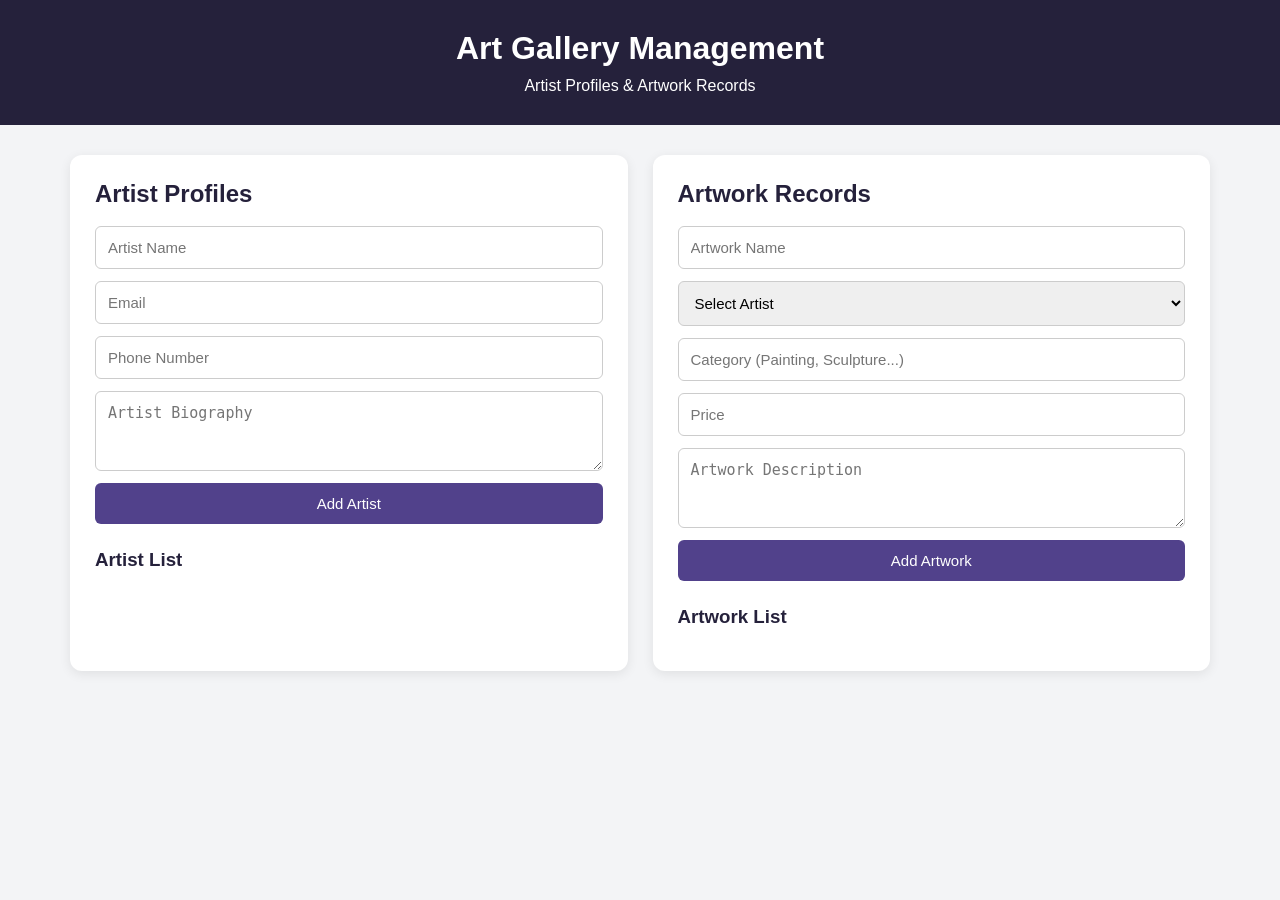
==== index.html @ cfa24299 "Initial project setup - Artist Profiles and Artwork Records" ====
<!DOCTYPE html>
<html lang="en">
<head>
    <meta charset="UTF-8">
    <meta name="viewport" content="width=device-width, initial-scale=1.0">
    <title>Art Gallery Management</title>
    <link rel="stylesheet" href="style.css">
</head>
<body>

    <header>
        <h1>Art Gallery Management</h1>
        <p>Artist Profiles & Artwork Records</p>
    </header>

    <main>
        <section class="card">
            <h2>Artist Profiles</h2>

            <form id="artistForm">
                <input type="text" id="artistName"
                    placeholder="Artist Name" required>

                <input type="email" id="artistEmail"
                    placeholder="Email" required>

                <input type="tel" id="artistPhone"
                    placeholder="Phone Number">

                <textarea id="artistBio"
                    placeholder="Artist Biography"></textarea>

                <button type="submit">Add Artist</button>
            </form>

            <h3>Artist List</h3>
            <div id="artistList"></div>
        </section>

        <section class="card">
            <h2>Artwork Records</h2>

            <form id="artworkForm">
                <input type="text" id="artworkName"
                    placeholder="Artwork Name" required>

                <select id="artworkArtist" required>
                    <option value="">Select Artist</option>
                </select>

                <input type="text" id="artworkCategory"
                    placeholder="Category (Painting, Sculpture...)">

                <input type="number" id="artworkPrice"
                    placeholder="Price" min="0" step="0.01">

                <textarea id="artworkDescription"
                    placeholder="Artwork Description"></textarea>

                <button type="submit">Add Artwork</button>
            </form>

            <h3>Artwork List</h3>
            <div id="artworkList"></div>
        </section>
    </main>

    <script src="script.js"></script>
</body>
</html>
---- style.css ----
* {
    margin: 0;
    padding: 0;
    box-sizing: border-box;
}

body {
    font-family: Arial, sans-serif;
    background: #f3f4f6;
    color: #222;
}

header {
    background: #25213b;
    color: white;
    text-align: center;
    padding: 30px;
}

header h1 {
    margin-bottom: 10px;
}

main {
    display: grid;
    grid-template-columns: repeat(2, minmax(0, 1fr));
    gap: 25px;
    padding: 30px;
    max-width: 1200px;
    margin: auto;
}

.card {
    background: white;
    padding: 25px;
    border-radius: 12px;
    box-shadow: 0 3px 12px #00000015;
}

h2, h3 {
    margin-bottom: 18px;
    color: #25213b;
}

form {
    display: flex;
    flex-direction: column;
    gap: 12px;
    margin-bottom: 25px;
}

input, textarea, select {
    width: 100%;
    padding: 12px;
    border: 1px solid #ccc;
    border-radius: 6px;
    font-size: 15px;
}

textarea {
    min-height: 80px;
    resize: vertical;
}

button {
    background: #51418b;
    color: white;
    border: none;
    padding: 12px;
    border-radius: 6px;
    cursor: pointer;
    font-size: 15px;
}

button:hover {
    background: #372b68;
}

.record {
    background: #f7f7fb;
    border: 1px solid #e2e2eb;
    padding: 15px;
    margin-bottom: 12px;
    border-radius: 8px;
    overflow-wrap: anywhere;
}

.record p {
    margin: 7px 0;
}

.record button {
    margin: 8px 5px 0 0;
    padding: 8px 12px;
}

.delete {
    background: #c0392b;
}

.delete:hover {
    background: #922b21;
}

@media (max-width: 750px) {
    main {
        grid-template-columns: 1fr;
        padding: 15px;
    }
}
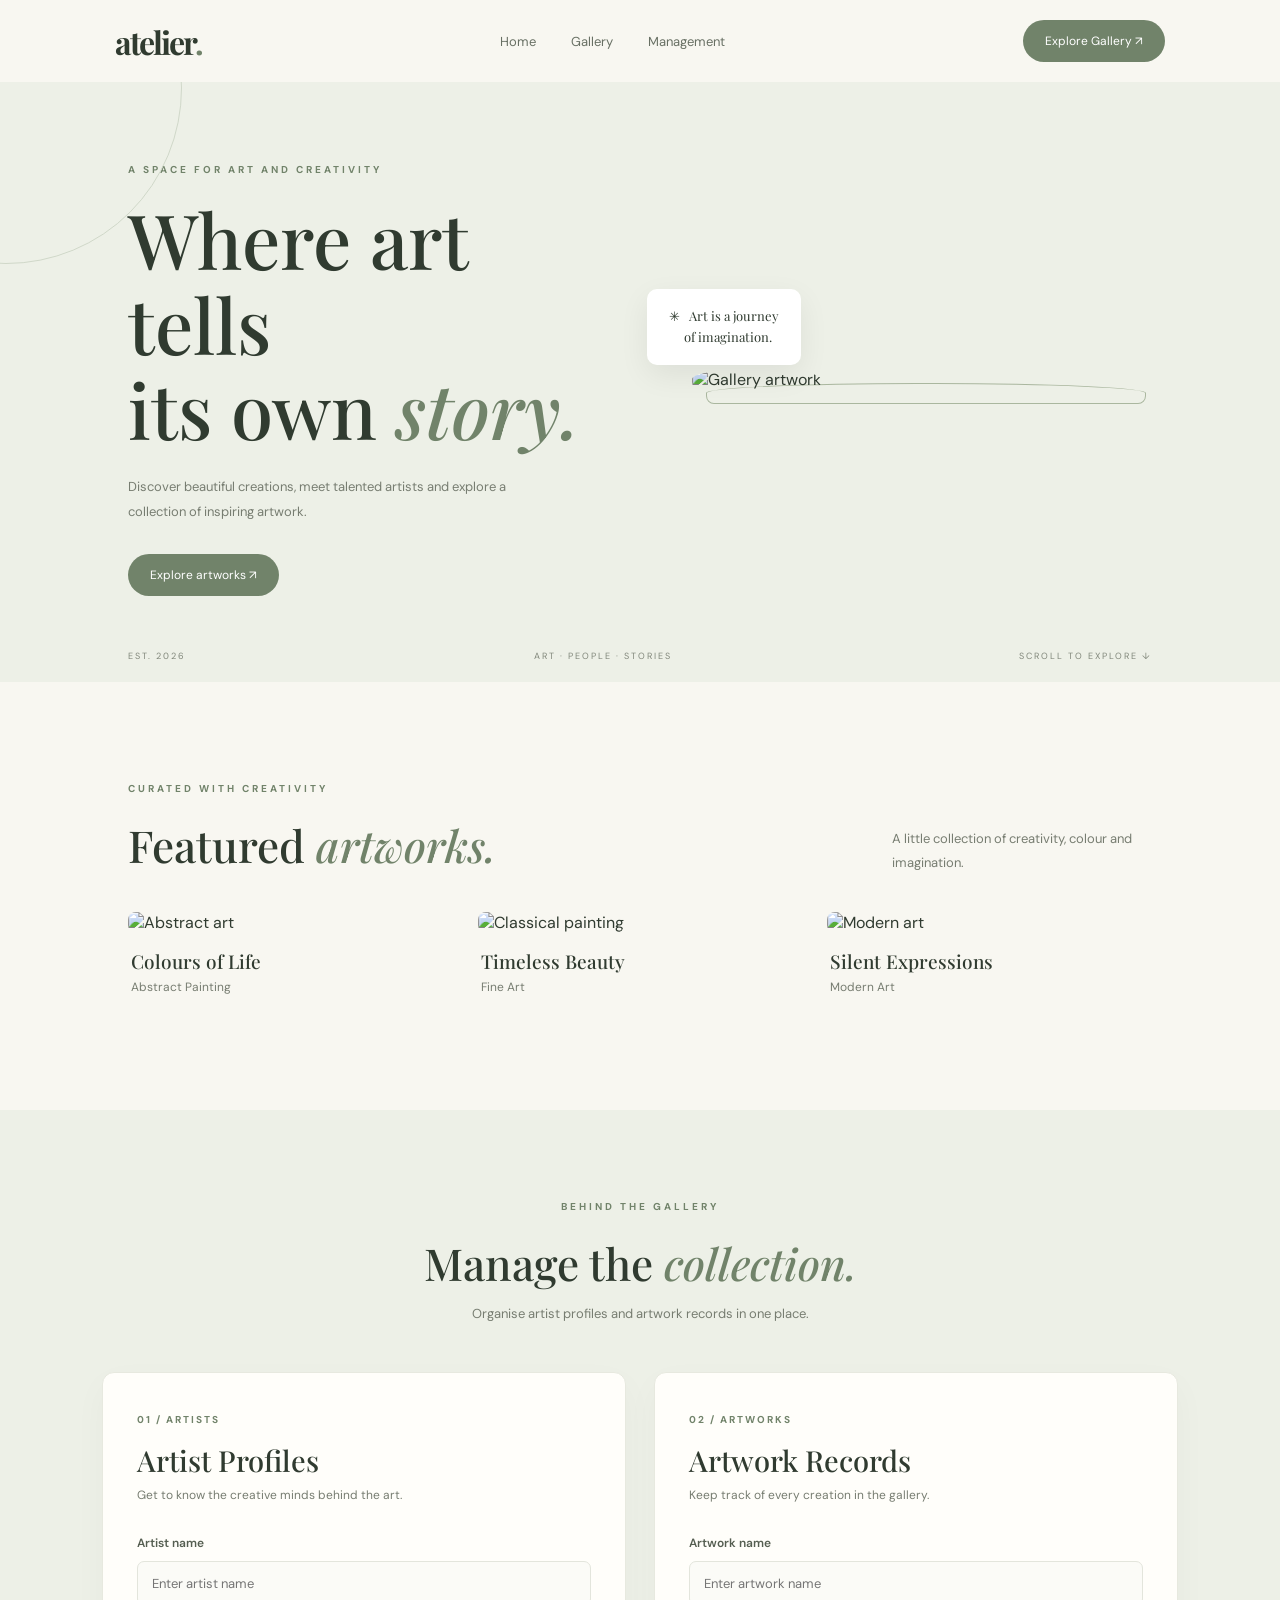
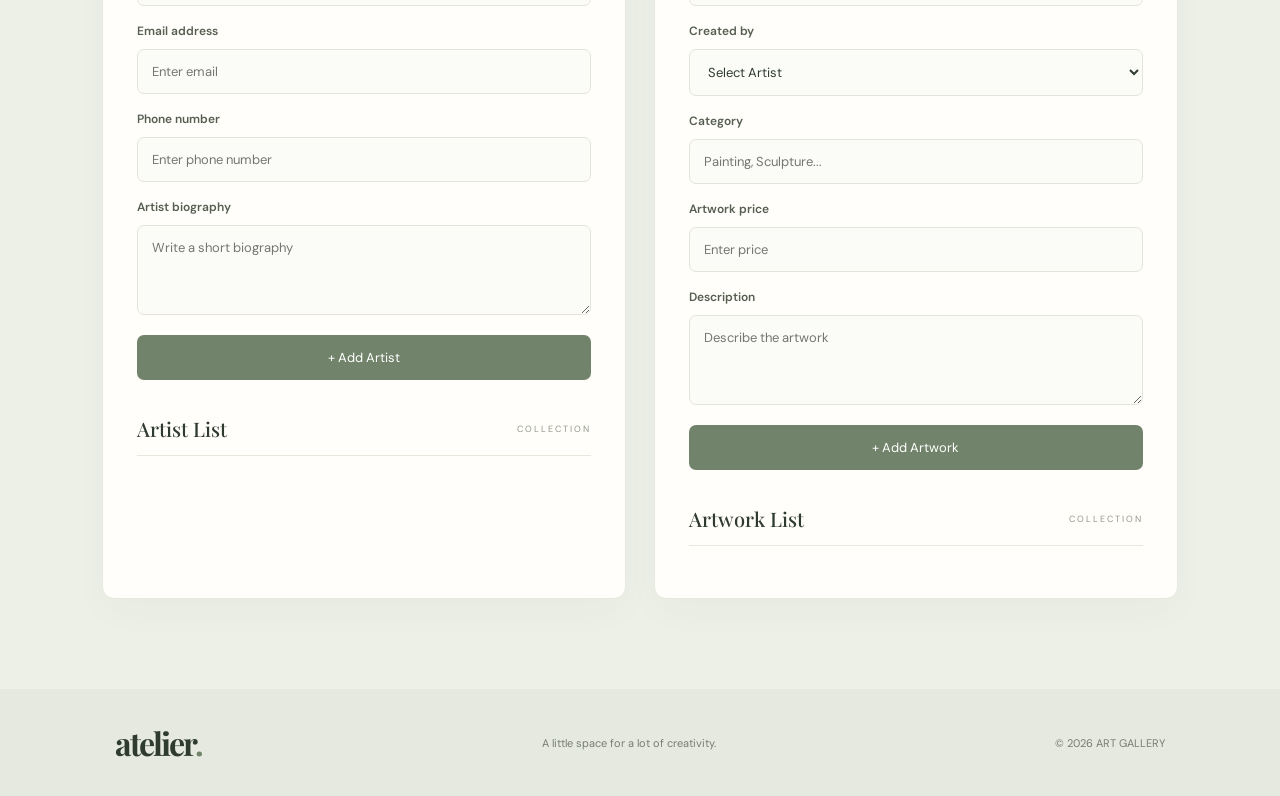
==== commit 54180221: "Complete Member 1 Artist Profiles and Artwork Records" ====
--- a/index.html
+++ b/index.html
@@ -1,71 +1,124 @@
-
-<!DOCTYPE html>
+﻿<!DOCTYPE html>
 <html lang="en">
 <head>
-    <meta charset="UTF-8">
-    <meta name="viewport" content="width=device-width, initial-scale=1.0">
-    <title>Art Gallery Management</title>
-    <link rel="stylesheet" href="style.css">
+<meta charset="UTF-8">
+<meta name="viewport" content="width=device-width, initial-scale=1.0">
+<title>Atelier | Art Gallery</title>
+<link rel="stylesheet" href="style.css">
 </head>
 <body>
 
-    <header>
-        <h1>Art Gallery Management</h1>
-        <p>Artist Profiles & Artwork Records</p>
-    </header>
+<nav class="navbar">
+    <a class="logo" href="#home">atelier<span>.</span></a>
+    <div class="nav-links">
+        <a href="#home">Home</a>
+        <a href="#featured">Gallery</a>
+        <a href="#management">Management</a>
+    </div>
+    <a class="nav-button" href="#featured">Explore Gallery ↗</a>
+</nav>
 
+<header class="hero" id="home">
+    <div class="hero-content">
+        <p class="eyebrow">A SPACE FOR ART AND CREATIVITY</p>
+        <h1>Where art tells<br>its own <em>story.</em></h1>
+        <p class="hero-description">Discover beautiful creations, meet talented artists and explore a collection of inspiring artwork.</p>
+        <a href="#featured" class="primary-button">Explore artworks ↗</a>
+    </div>
+    <div class="hero-art">
+        <img src="https://images.unsplash.com/photo-1579783902614-a3fb3927b6a5?w=1000" alt="Gallery artwork">
+        <div class="floating-note">✳ &nbsp; Art is a journey<br>&nbsp;&nbsp;&nbsp;&nbsp; of imagination.</div>
+    </div>
+    <div class="hero-bottom">
+        <span>EST. 2026</span><span>ART · PEOPLE · STORIES</span><span>SCROLL TO EXPLORE ↓</span>
+    </div>
+</header>
+
+<section class="featured" id="featured">
+    <div class="section-heading">
+        <div>
+            <p class="eyebrow">CURATED WITH CREATIVITY</p>
+            <h2>Featured <em>artworks.</em></h2>
+        </div>
+        <p class="section-description">A little collection of creativity, colour and imagination.</p>
+    </div>
+    <div class="artwork-grid">
+        <article class="artwork-card">
+            <img src="https://images.unsplash.com/photo-1577083552431-6e5fd01aa342?w=800" alt="Abstract art">
+            <div><h3>Colours of Life</h3><p>Abstract Painting</p></div>
+        </article>
+        <article class="artwork-card">
+            <img src="https://images.unsplash.com/photo-1579783900882-c0d3dad7b119?w=800" alt="Classical painting">
+            <div><h3>Timeless Beauty</h3><p>Fine Art</p></div>
+        </article>
+        <article class="artwork-card">
+            <img src="https://images.unsplash.com/photo-1541961017774-22349e4a1262?w=800" alt="Modern art">
+            <div><h3>Silent Expressions</h3><p>Modern Art</p></div>
+        </article>
+    </div>
+</section>
+
+<section class="management" id="management">
+    <div class="management-heading">
+        <p class="eyebrow">BEHIND THE GALLERY</p>
+        <h2>Manage the <em>collection.</em></h2>
+        <p>Organise artist profiles and artwork records in one place.</p>
+    </div>
     <main>
         <section class="card">
-            <h2>Artist Profiles</h2>
-
+            <div class="card-heading">
+                <span class="card-number">01 / ARTISTS</span>
+                <h2>Artist Profiles</h2>
+                <p>Get to know the creative minds behind the art.</p>
+            </div>
             <form id="artistForm">
-                <input type="text" id="artistName"
-                    placeholder="Artist Name" required>
-
-                <input type="email" id="artistEmail"
-                    placeholder="Email" required>
-
-                <input type="tel" id="artistPhone"
-                    placeholder="Phone Number">
-
-                <textarea id="artistBio"
-                    placeholder="Artist Biography"></textarea>
-
-                <button type="submit">Add Artist</button>
+                <label for="artistName">Artist name</label>
+                <input type="text" id="artistName" placeholder="Enter artist name" required>
+                <label for="artistEmail">Email address</label>
+                <input type="email" id="artistEmail" placeholder="Enter email" required>
+                <label for="artistPhone">Phone number</label>
+                <input type="tel" id="artistPhone" placeholder="Enter phone number">
+                <label for="artistBio">Artist biography</label>
+                <textarea id="artistBio" placeholder="Write a short biography"></textarea>
+                <button type="submit">+ Add Artist</button>
             </form>
-
-            <h3>Artist List</h3>
+            <div class="list-heading"><h3>Artist List</h3><span>COLLECTION</span></div>
             <div id="artistList"></div>
         </section>
 
         <section class="card">
-            <h2>Artwork Records</h2>
-
+            <div class="card-heading">
+                <span class="card-number">02 / ARTWORKS</span>
+                <h2>Artwork Records</h2>
+                <p>Keep track of every creation in the gallery.</p>
+            </div>
             <form id="artworkForm">
-                <input type="text" id="artworkName"
-                    placeholder="Artwork Name" required>
-
+                <label for="artworkName">Artwork name</label>
+                <input type="text" id="artworkName" placeholder="Enter artwork name" required>
+                <label for="artworkArtist">Created by</label>
                 <select id="artworkArtist" required>
                     <option value="">Select Artist</option>
                 </select>
-
-                <input type="text" id="artworkCategory"
-                    placeholder="Category (Painting, Sculpture...)">
-
-                <input type="number" id="artworkPrice"
-                    placeholder="Price" min="0" step="0.01">
-
-                <textarea id="artworkDescription"
-                    placeholder="Artwork Description"></textarea>
-
-                <button type="submit">Add Artwork</button>
+                <label for="artworkCategory">Category</label>
+                <input type="text" id="artworkCategory" placeholder="Painting, Sculpture...">
+                <label for="artworkPrice">Artwork price</label>
+                <input type="number" id="artworkPrice" placeholder="Enter price" min="0" step="0.01">
+                <label for="artworkDescription">Description</label>
+                <textarea id="artworkDescription" placeholder="Describe the artwork"></textarea>
+                <button type="submit">+ Add Artwork</button>
             </form>
-
-            <h3>Artwork List</h3>
+            <div class="list-heading"><h3>Artwork List</h3><span>COLLECTION</span></div>
             <div id="artworkList"></div>
         </section>
     </main>
+</section>
 
-    <script src="script.js"></script>
+<footer>
+    <a class="logo" href="#home">atelier<span>.</span></a>
+    <p>A little space for a lot of creativity.</p>
+    <span>© 2026 ART GALLERY</span>
+</footer>
+
+<script src="script.js"></script>
 </body>
 </html>
--- a/style.css
+++ b/style.css
@@ -1,111 +1,308 @@
-
-* {
-    margin: 0;
-    padding: 0;
-    box-sizing: border-box;
-}
+﻿@import url('https://fonts.googleapis.com/css2?family=DM+Sans:wght@400;500;600;700&family=Playfair+Display:ital,wght@0,500;0,600;0,700;1,500&display=swap');
+
+:root {
+    --cream: #f8f7f1;
+    --green: #71836a;
+    --dark: #303b30;
+    --sage: #e9ede3;
+    --muted: #777d71;
+    --white: #fffefa;
+}
+
+* { margin: 0; padding: 0; box-sizing: border-box; scroll-behavior: smooth; }
 
 body {
-    font-family: Arial, sans-serif;
-    background: #f3f4f6;
-    color: #222;
-}
-
-header {
-    background: #25213b;
+    font-family: 'DM Sans', sans-serif;
+    background: var(--cream);
+    color: var(--dark);
+}
+
+a { text-decoration: none; color: inherit; }
+
+.navbar {
+    height: 82px;
+    padding: 0 9%;
+    display: flex;
+    align-items: center;
+    justify-content: space-between;
+}
+
+.logo {
+    font-family: 'Playfair Display', serif;
+    font-size: 32px;
+    font-weight: 700;
+    letter-spacing: -2px;
+}
+
+.logo span { color: var(--green); }
+
+.nav-links { display: flex; gap: 35px; font-size: 13px; color: #687064; }
+.nav-links a:hover { color: var(--green); }
+
+.nav-button, .primary-button {
+    display: inline-block;
+    background: var(--green);
     color: white;
-    text-align: center;
-    padding: 30px;
-}
-
-header h1 {
-    margin-bottom: 10px;
-}
+    padding: 13px 22px;
+    border-radius: 30px;
+    font-size: 12px;
+    transition: .3s;
+}
+
+.nav-button:hover, .primary-button:hover, button:hover {
+    background: var(--dark);
+    transform: translateY(-3px);
+}
+
+.hero {
+    min-height: 600px;
+    padding: 70px 10% 75px;
+    display: grid;
+    grid-template-columns: 1fr 1fr;
+    align-items: center;
+    gap: 65px;
+    position: relative;
+    overflow: hidden;
+    background: #edf0e7;
+}
+
+.hero:before {
+    content: "";
+    position: absolute;
+    width: 350px;
+    height: 350px;
+    border: 1px solid #d0d8c9;
+    border-radius: 50%;
+    left: -170px;
+    top: -170px;
+}
+
+.eyebrow {
+    color: var(--green);
+    letter-spacing: 3px;
+    font-size: 10px;
+    font-weight: 700;
+    margin-bottom: 20px;
+}
+
+.hero h1 {
+    font-family: 'Playfair Display', serif;
+    font-size: clamp(48px, 6vw, 76px);
+    font-weight: 500;
+    line-height: 1.12;
+}
+
+em { color: var(--green); font-weight: 500; }
+
+.hero-description {
+    max-width: 390px;
+    line-height: 1.9;
+    color: var(--muted);
+    font-size: 13px;
+    margin: 24px 0 30px;
+}
+
+.hero-art { position: relative; max-width: 440px; width: 100%; justify-self: center; }
+
+.hero-art:before {
+    content: "";
+    position: absolute;
+    inset: 14px -14px -14px 14px;
+    border: 1px solid #aab79f;
+    border-radius: 48% 48% 8px 8px;
+}
+
+.hero-art img {
+    width: 100%;
+    height: 390px;
+    object-fit: cover;
+    border-radius: 48% 48% 8px 8px;
+    position: relative;
+    animation: rise 1s ease both;
+}
+
+.floating-note {
+    position: absolute;
+    bottom: 25px;
+    left: -45px;
+    z-index: 2;
+    background: white;
+    padding: 17px 22px;
+    border-radius: 10px;
+    box-shadow: 0 10px 30px #00000012;
+    font-family: 'Playfair Display', serif;
+    font-size: 13px;
+    line-height: 1.6;
+}
+
+.hero-bottom {
+    position: absolute;
+    bottom: 20px;
+    left: 10%;
+    right: 10%;
+    display: flex;
+    justify-content: space-between;
+    color: #81877b;
+    font-size: 9px;
+    letter-spacing: 2px;
+}
+
+.featured { padding: 100px 10%; }
+
+.section-heading {
+    display: flex;
+    align-items: end;
+    justify-content: space-between;
+    margin-bottom: 38px;
+}
+
+.section-heading h2, .management-heading h2 {
+    font-family: 'Playfair Display', serif;
+    font-size: 44px;
+    font-weight: 500;
+}
+
+.section-description { max-width: 260px; color: var(--muted); line-height: 1.8; font-size: 13px; }
+
+.artwork-grid { display: grid; grid-template-columns: repeat(3, 1fr); gap: 25px; }
+
+.artwork-card { transition: transform .35s ease; }
+.artwork-card:hover { transform: translateY(-8px); }
+
+.artwork-card img {
+    width: 100%;
+    height: 300px;
+    object-fit: cover;
+    border-radius: 8px;
+    transition: transform .5s ease;
+}
+
+.artwork-card:hover img { transform: scale(1.025); }
+
+.artwork-info, .artwork-card > div { padding: 15px 3px; }
+.artwork-info h3, .artwork-card h3 { font-family: 'Playfair Display', serif; font-size: 19px; font-weight: 500; }
+.artwork-info p, .artwork-card p { color: var(--muted); font-size: 12px; margin-top: 5px; }
+
+.management { background: #edf0e7; padding: 90px 8%; }
+
+.management-heading { text-align: center; margin-bottom: 50px; }
+.management-heading > p:last-child { color: var(--muted); font-size: 13px; margin-top: 13px; }
 
 main {
     display: grid;
     grid-template-columns: repeat(2, minmax(0, 1fr));
-    gap: 25px;
-    padding: 30px;
+    gap: 28px;
     max-width: 1200px;
     margin: auto;
 }
 
 .card {
-    background: white;
-    padding: 25px;
+    background: var(--white);
+    padding: 34px;
     border-radius: 12px;
-    box-shadow: 0 3px 12px #00000015;
-}
-
-h2, h3 {
-    margin-bottom: 18px;
-    color: #25213b;
-}
-
-form {
-    display: flex;
-    flex-direction: column;
-    gap: 12px;
-    margin-bottom: 25px;
-}
+    border: 1px solid #e7e9df;
+    box-shadow: 0 12px 35px #303b3008;
+}
+
+.card-number { color: var(--green); font-size: 10px; letter-spacing: 2px; font-weight: 700; }
+.card-heading h2 { font-family: 'Playfair Display', serif; font-size: 29px; font-weight: 500; margin: 13px 0 8px; }
+.card-heading p { color: var(--muted); font-size: 12px; margin-bottom: 25px; }
+
+form { display: flex; flex-direction: column; gap: 10px; margin-bottom: 35px; }
+form label { font-size: 12px; font-weight: 600; color: #555e51; margin-top: 7px; }
 
 input, textarea, select {
     width: 100%;
-    padding: 12px;
-    border: 1px solid #ccc;
-    border-radius: 6px;
-    font-size: 15px;
-}
-
-textarea {
-    min-height: 80px;
-    resize: vertical;
-}
+    padding: 13px 14px;
+    border: 1px solid #e3e5dc;
+    background: #fbfbf7;
+    border-radius: 7px;
+    font-family: inherit;
+    font-size: 13px;
+    outline: none;
+    color: var(--dark);
+    transition: .25s;
+}
+
+input:focus, textarea:focus, select:focus {
+    border-color: var(--green);
+    box-shadow: 0 0 0 3px #71836a18;
+}
+
+textarea { min-height: 90px; resize: vertical; }
 
 button {
-    background: #51418b;
+    background: var(--green);
     color: white;
     border: none;
-    padding: 12px;
-    border-radius: 6px;
+    padding: 14px;
+    border-radius: 7px;
     cursor: pointer;
-    font-size: 15px;
-}
-
-button:hover {
-    background: #372b68;
-}
+    font-family: inherit;
+    font-size: 13px;
+    margin-top: 10px;
+    transition: .3s;
+}
+
+.list-heading {
+    display: flex;
+    justify-content: space-between;
+    align-items: center;
+    border-bottom: 1px solid #e8e8df;
+    padding-bottom: 13px;
+    margin-bottom: 18px;
+}
+
+.list-heading h3 { font-family: 'Playfair Display', serif; font-weight: 500; font-size: 20px; }
+.list-heading span { color: #92998a; font-size: 9px; letter-spacing: 2px; }
 
 .record {
-    background: #f7f7fb;
-    border: 1px solid #e2e2eb;
-    padding: 15px;
+    background: #f6f7f1;
+    border: 1px solid #e8eae1;
+    padding: 17px;
     margin-bottom: 12px;
     border-radius: 8px;
     overflow-wrap: anywhere;
 }
 
-.record p {
-    margin: 7px 0;
-}
-
-.record button {
-    margin: 8px 5px 0 0;
-    padding: 8px 12px;
-}
-
-.delete {
-    background: #c0392b;
-}
-
-.delete:hover {
-    background: #922b21;
-}
-
-@media (max-width: 750px) {
-    main {
-        grid-template-columns: 1fr;
-        padding: 15px;
-    }
-}
+.record p { margin: 7px 0; font-size: 13px; line-height: 1.6; }
+.record button { margin: 8px 5px 0 0; padding: 9px 14px; }
+.delete { background: #a65e54; }
+.delete:hover { background: #82483f; }
+
+footer {
+    padding: 32px 9%;
+    display: flex;
+    align-items: center;
+    justify-content: space-between;
+    background: #e5e9df;
+}
+
+footer p, footer > span { color: var(--muted); font-size: 11px; }
+
+@keyframes rise {
+    from { opacity: 0; transform: translateY(20px); }
+    to { opacity: 1; transform: translateY(0); }
+}
+
+@media(max-width: 800px) {
+    .navbar { padding: 0 5%; }
+    .nav-links { gap: 12px; font-size: 11px; }
+    .nav-button { display: none; }
+    .hero { grid-template-columns: 1fr; padding: 55px 8% 80px; }
+    .hero-art { max-width: 350px; }
+    .hero-bottom { left: 8%; right: 8%; font-size: 7px; }
+    .featured { padding: 65px 8%; }
+    .section-heading { display: block; }
+    .section-description { margin-top: 15px; }
+    .artwork-grid { grid-template-columns: 1fr; }
+    .artwork-card img { height: 320px; }
+    .management { padding: 65px 5%; }
+    main { grid-template-columns: 1fr; }
+    .card { padding: 25px; }
+    footer { flex-direction: column; gap: 12px; text-align: center; }
+}
+
+@media(prefers-reduced-motion: reduce) {
+    *, *:before, *:after { scroll-behavior: auto !important; animation: none !important; transition: none !important; }
+}
